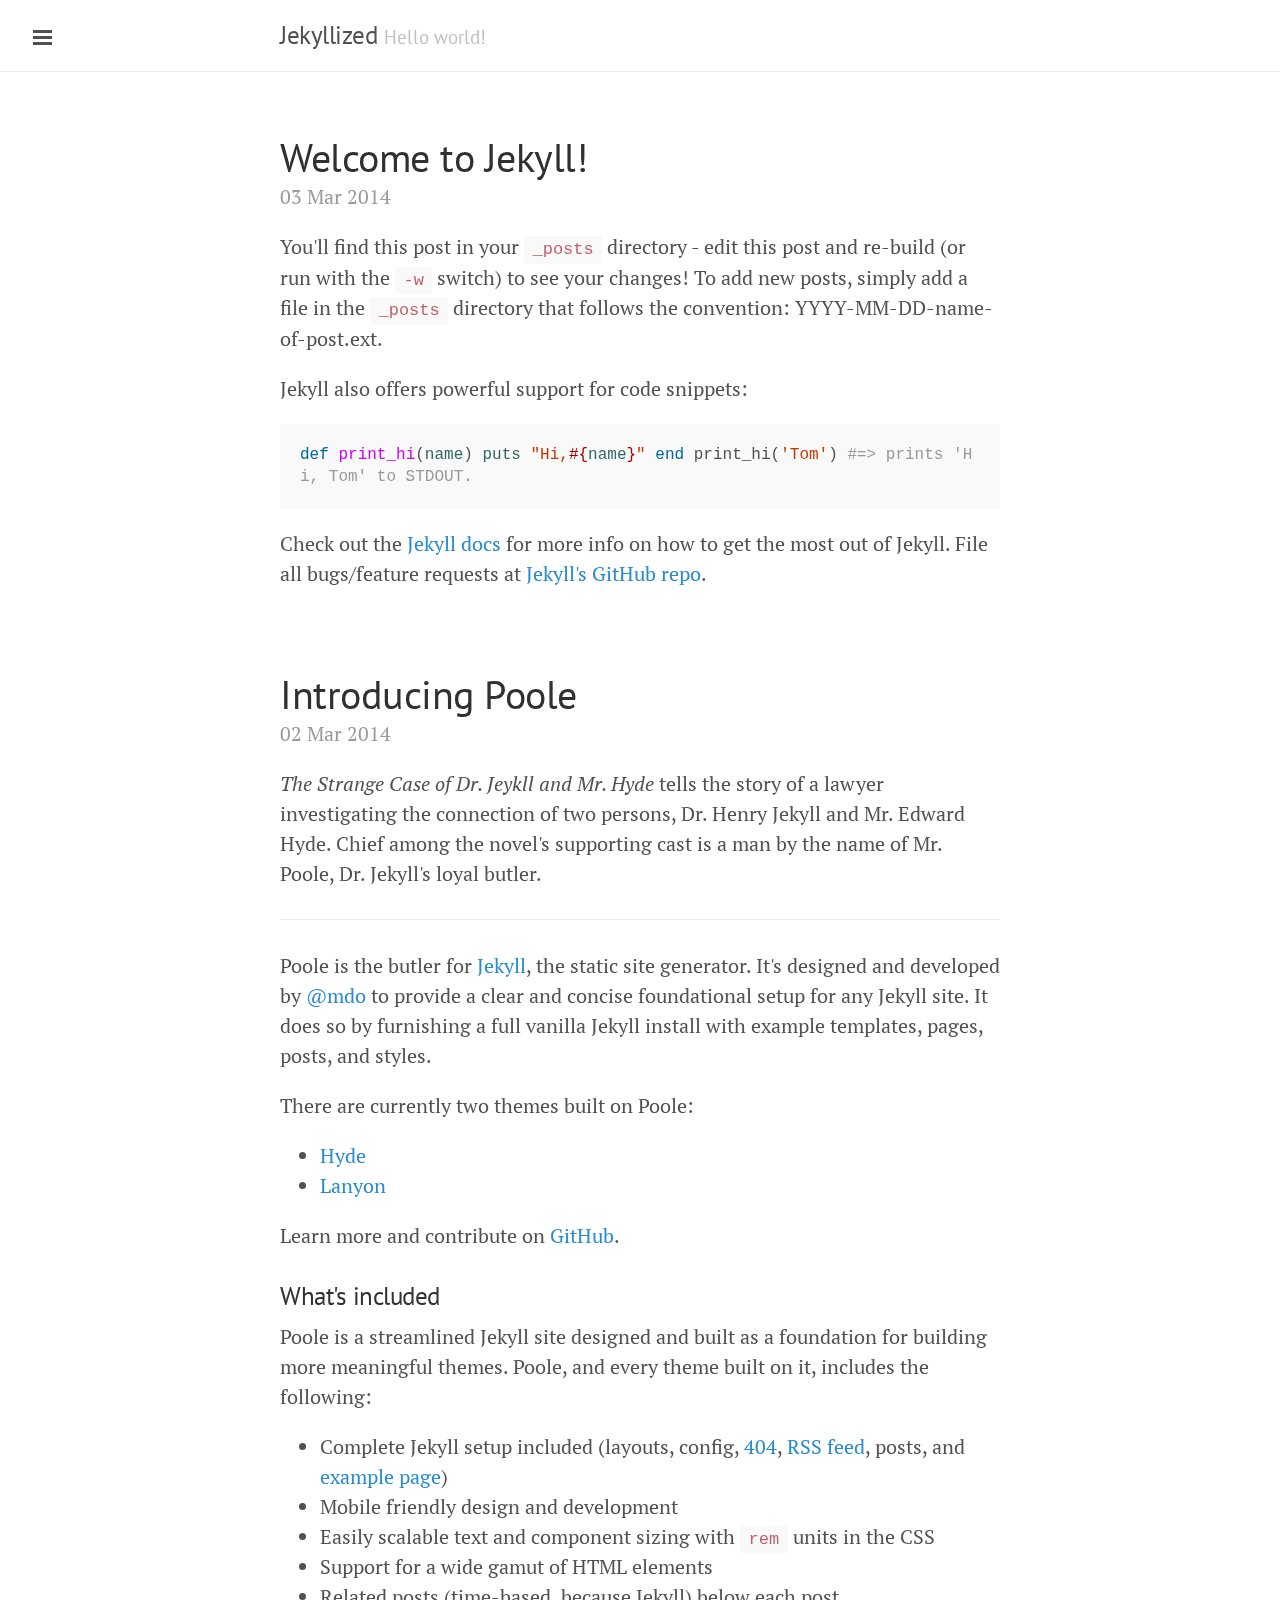
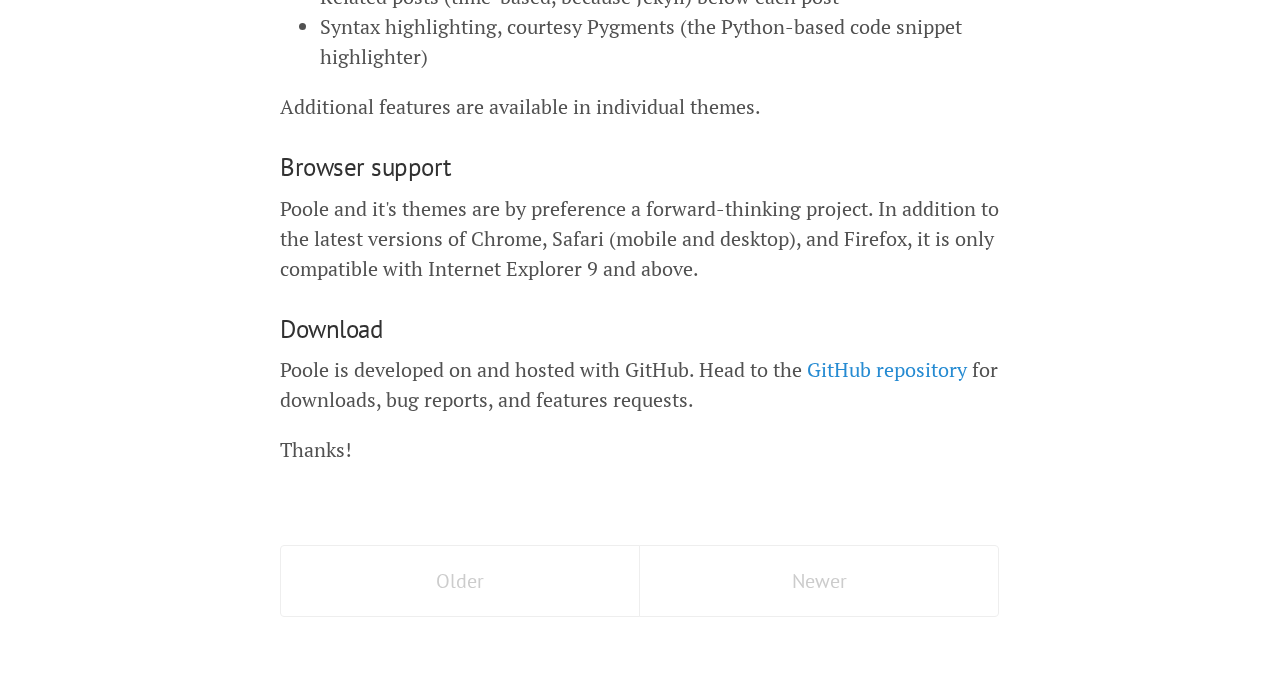
==== index.html @ d4d9821f "Initial commit for gh-pages build" ====
<!DOCTYPE html><html xmlns=http://www.w3.org/1999/xhtml xml:lang=en lang=en-us><head><link href=http://gmpg.org/xfn/11 rel=profile><meta http-equiv=content-type content="text/html; charset=utf-8"><meta name=viewport content="width=device-width, initial-scale=1.0, maximum-scale=1"><title>Jekyllized &middot; Hello world!</title><link rel=stylesheet href=/assets/stylesheets/main.css><link rel=stylesheet href="http://fonts.googleapis.com/css?family=PT+Serif:400,400italic,700|PT+Sans:400"><link rel=apple-touch-icon-precomposed sizes=144x144 href=/assets/apple-touch-icon-144-precomposed.png><link rel="shortcut icon" href=/assets/favicon.ico><link rel=alternate type=application/rss+xml title=RSS href=/atom.xml></head><body><input type=checkbox class=sidebar-checkbox id=sidebar-checkbox><div class=sidebar id=sidebar><div class=sidebar-item><p>Home for generator-jekyllized</p></div><nav class=sidebar-nav><a class="sidebar-nav-item active" href="/">Home</a> <a class=sidebar-nav-item href=/about.html>About</a> <a class=sidebar-nav-item href=https://github.com/sondr3/generator-jekyllized>Jekyllized on Github</a> <a class=sidebar-nav-item href=https://github.com/poole>Poole on Github</a> <span class=sidebar-nav-item>Run by <a href=https://twitter.com/sondr3>@Sondre Nilsen<a></a></a></span></nav><div class=sidebar-item><p>&copy; 2014. All rights reserved.</p></div></div><div class=wrap><div class=masthead><div class=container><h3 class=masthead-title><a href="/" title=Home>Jekyllized</a> <small>Hello world!</small></h3></div></div><div class="container content"><div class=posts><div class=post><h1 class=post-title><a href=/jekyll/2014/03/03/welcome-to-jekyll.html>Welcome to Jekyll!</a></h1><span class=post-date>03 Mar 2014</span><p>You&#39;ll find this post in your <code>_posts</code> directory - edit this post and re-build (or run with the <code>-w</code> switch) to see your changes! To add new posts, simply add a file in the <code>_posts</code> directory that follows the convention: YYYY-MM-DD-name-of-post.ext.</p><p>Jekyll also offers powerful support for code snippets:</p><div class=highlight><pre><code class=ruby><span class=k>def</span> <span class=nf>print_hi</span><span class=p>(</span><span class=nb>name</span><span class=p>)</span> <span class=nb>puts</span> <span class=s2>&quot;Hi,</span><span class=si>#{</span><span class=nb>name</span><span class=si>}</span><span class=s2>&quot;</span> <span class=k>end</span> <span class=n>print_hi</span><span class=p>(</span><span class=s1>&#39;Tom&#39;</span><span class=p>)</span> <span class=c1>#=&gt; prints &#39;Hi, Tom&#39; to STDOUT.</span></code></pre></div><p>Check out the <a href=http://jekyllrb.com>Jekyll docs</a> for more info on how to get the most out of Jekyll. File all bugs/feature requests at <a href=https://github.com/mojombo/jekyll>Jekyll&#39;s GitHub repo</a>.</p></div><div class=post><h1 class=post-title><a href=/jekyll/poole/2014/03/02/introducing-poole.html>Introducing Poole</a></h1><span class=post-date>02 Mar 2014</span><p><em>The Strange Case of Dr. Jeykll and Mr. Hyde</em> tells the story of a lawyer investigating the connection of two persons, Dr. Henry Jekyll and Mr. Edward Hyde. Chief among the novel&#39;s supporting cast is a man by the name of Mr. Poole, Dr. Jekyll&#39;s loyal butler.</p><hr><p>Poole is the butler for <a href=http://jekyllrb.com>Jekyll</a>, the static site generator. It&#39;s designed and developed by <a href=https://twitter.com/mdo>@mdo</a> to provide a clear and concise foundational setup for any Jekyll site. It does so by furnishing a full vanilla Jekyll install with example templates, pages, posts, and styles.</p><p>There are currently two themes built on Poole:</p><ul><li><a href=http://hyde.getpoole.com>Hyde</a></li><li><a href=http://lanyon.getpoole.com>Lanyon</a></li></ul><p>Learn more and contribute on <a href=https://github.com/poole>GitHub</a>.</p><h3>What&#39;s included</h3><p>Poole is a streamlined Jekyll site designed and built as a foundation for building more meaningful themes. Poole, and every theme built on it, includes the following:</p><ul><li>Complete Jekyll setup included (layouts, config, <a href=/404>404</a>, <a href=/atom.xml>RSS feed</a>, posts, and <a href=/about>example page</a>)</li><li>Mobile friendly design and development</li><li>Easily scalable text and component sizing with <code>rem</code> units in the CSS</li><li>Support for a wide gamut of HTML elements</li><li>Related posts (time-based, because Jekyll) below each post</li><li>Syntax highlighting, courtesy Pygments (the Python-based code snippet highlighter)</li></ul><p>Additional features are available in individual themes.</p><h3>Browser support</h3><p>Poole and it&#39;s themes are by preference a forward-thinking project. In addition to the latest versions of Chrome, Safari (mobile and desktop), and Firefox, it is only compatible with Internet Explorer 9 and above.</p><h3>Download</h3><p>Poole is developed on and hosted with GitHub. Head to the <a href=https://github.com/poole/poole>GitHub repository</a> for downloads, bug reports, and features requests.</p><p>Thanks!</p></div></div><div class=pagination><span class="pagination-item older">Older</span> <span class="pagination-item newer">Newer</span></div></div></div><label for=sidebar-checkbox class=sidebar-toggle></label></body></html>
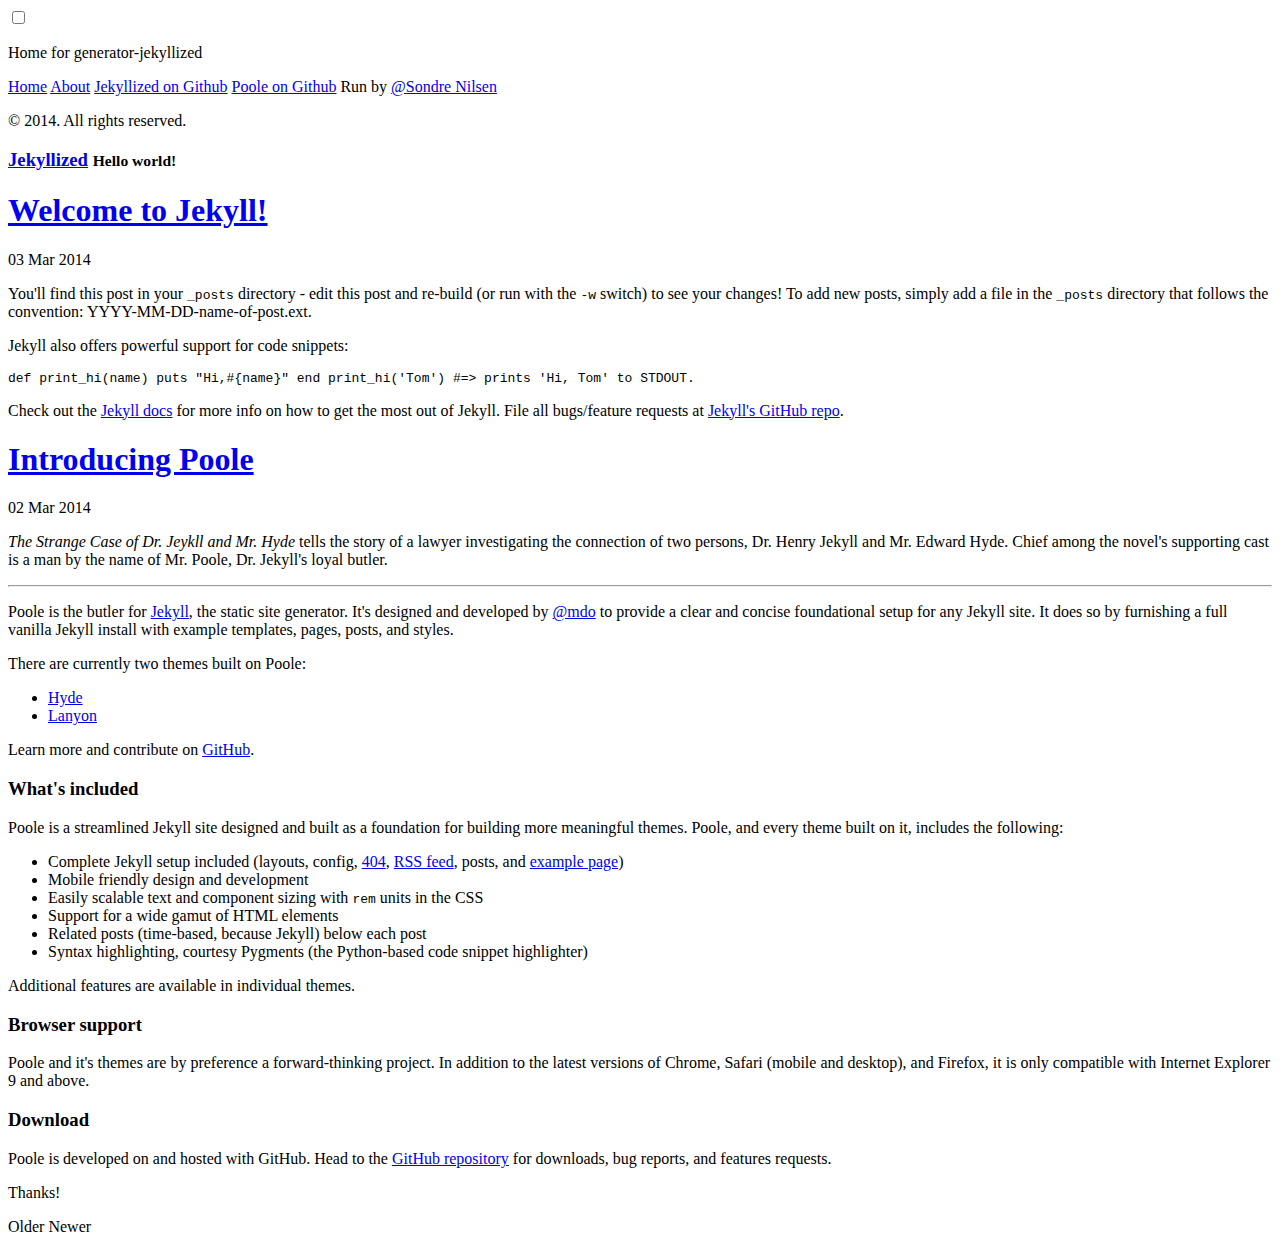
==== commit 85c28e08: "Modify the head to properly include CSS" ====
--- a/index.html
+++ b/index.html
@@ -1 +1 @@
-<!DOCTYPE html><html xmlns=http://www.w3.org/1999/xhtml xml:lang=en lang=en-us><head><link href=http://gmpg.org/xfn/11 rel=profile><meta http-equiv=content-type content="text/html; charset=utf-8"><meta name=viewport content="width=device-width, initial-scale=1.0, maximum-scale=1"><title>Jekyllized &middot; Hello world!</title><link rel=stylesheet href=/assets/stylesheets/main.css><link rel=stylesheet href="http://fonts.googleapis.com/css?family=PT+Serif:400,400italic,700|PT+Sans:400"><link rel=apple-touch-icon-precomposed sizes=144x144 href=/assets/apple-touch-icon-144-precomposed.png><link rel="shortcut icon" href=/assets/favicon.ico><link rel=alternate type=application/rss+xml title=RSS href=/atom.xml></head><body><input type=checkbox class=sidebar-checkbox id=sidebar-checkbox><div class=sidebar id=sidebar><div class=sidebar-item><p>Home for generator-jekyllized</p></div><nav class=sidebar-nav><a class="sidebar-nav-item active" href="/">Home</a> <a class=sidebar-nav-item href=/about.html>About</a> <a class=sidebar-nav-item href=https://github.com/sondr3/generator-jekyllized>Jekyllized on Github</a> <a class=sidebar-nav-item href=https://github.com/poole>Poole on Github</a> <span class=sidebar-nav-item>Run by <a href=https://twitter.com/sondr3>@Sondre Nilsen<a></a></a></span></nav><div class=sidebar-item><p>&copy; 2014. All rights reserved.</p></div></div><div class=wrap><div class=masthead><div class=container><h3 class=masthead-title><a href="/" title=Home>Jekyllized</a> <small>Hello world!</small></h3></div></div><div class="container content"><div class=posts><div class=post><h1 class=post-title><a href=/jekyll/2014/03/03/welcome-to-jekyll.html>Welcome to Jekyll!</a></h1><span class=post-date>03 Mar 2014</span><p>You&#39;ll find this post in your <code>_posts</code> directory - edit this post and re-build (or run with the <code>-w</code> switch) to see your changes! To add new posts, simply add a file in the <code>_posts</code> directory that follows the convention: YYYY-MM-DD-name-of-post.ext.</p><p>Jekyll also offers powerful support for code snippets:</p><div class=highlight><pre><code class=ruby><span class=k>def</span> <span class=nf>print_hi</span><span class=p>(</span><span class=nb>name</span><span class=p>)</span> <span class=nb>puts</span> <span class=s2>&quot;Hi,</span><span class=si>#{</span><span class=nb>name</span><span class=si>}</span><span class=s2>&quot;</span> <span class=k>end</span> <span class=n>print_hi</span><span class=p>(</span><span class=s1>&#39;Tom&#39;</span><span class=p>)</span> <span class=c1>#=&gt; prints &#39;Hi, Tom&#39; to STDOUT.</span></code></pre></div><p>Check out the <a href=http://jekyllrb.com>Jekyll docs</a> for more info on how to get the most out of Jekyll. File all bugs/feature requests at <a href=https://github.com/mojombo/jekyll>Jekyll&#39;s GitHub repo</a>.</p></div><div class=post><h1 class=post-title><a href=/jekyll/poole/2014/03/02/introducing-poole.html>Introducing Poole</a></h1><span class=post-date>02 Mar 2014</span><p><em>The Strange Case of Dr. Jeykll and Mr. Hyde</em> tells the story of a lawyer investigating the connection of two persons, Dr. Henry Jekyll and Mr. Edward Hyde. Chief among the novel&#39;s supporting cast is a man by the name of Mr. Poole, Dr. Jekyll&#39;s loyal butler.</p><hr><p>Poole is the butler for <a href=http://jekyllrb.com>Jekyll</a>, the static site generator. It&#39;s designed and developed by <a href=https://twitter.com/mdo>@mdo</a> to provide a clear and concise foundational setup for any Jekyll site. It does so by furnishing a full vanilla Jekyll install with example templates, pages, posts, and styles.</p><p>There are currently two themes built on Poole:</p><ul><li><a href=http://hyde.getpoole.com>Hyde</a></li><li><a href=http://lanyon.getpoole.com>Lanyon</a></li></ul><p>Learn more and contribute on <a href=https://github.com/poole>GitHub</a>.</p><h3>What&#39;s included</h3><p>Poole is a streamlined Jekyll site designed and built as a foundation for building more meaningful themes. Poole, and every theme built on it, includes the following:</p><ul><li>Complete Jekyll setup included (layouts, config, <a href=/404>404</a>, <a href=/atom.xml>RSS feed</a>, posts, and <a href=/about>example page</a>)</li><li>Mobile friendly design and development</li><li>Easily scalable text and component sizing with <code>rem</code> units in the CSS</li><li>Support for a wide gamut of HTML elements</li><li>Related posts (time-based, because Jekyll) below each post</li><li>Syntax highlighting, courtesy Pygments (the Python-based code snippet highlighter)</li></ul><p>Additional features are available in individual themes.</p><h3>Browser support</h3><p>Poole and it&#39;s themes are by preference a forward-thinking project. In addition to the latest versions of Chrome, Safari (mobile and desktop), and Firefox, it is only compatible with Internet Explorer 9 and above.</p><h3>Download</h3><p>Poole is developed on and hosted with GitHub. Head to the <a href=https://github.com/poole/poole>GitHub repository</a> for downloads, bug reports, and features requests.</p><p>Thanks!</p></div></div><div class=pagination><span class="pagination-item older">Older</span> <span class="pagination-item newer">Newer</span></div></div></div><label for=sidebar-checkbox class=sidebar-toggle></label></body></html>+<!DOCTYPE html><html xmlns=http://www.w3.org/1999/xhtml xml:lang=en lang=en-us><head><link href=http://gmpg.org/xfn/11 rel=profile><meta http-equiv=content-type content="text/html; charset=utf-8"><meta name=viewport content="width=device-width, initial-scale=1.0, maximum-scale=1"><title>Jekyllized &middot; Hello world!</title><link rel=stylesheet href=/generator-jekyllized/assets/stylesheets/main.css><link rel=stylesheet href="http://fonts.googleapis.com/css?family=PT+Serif:400,400italic,700|PT+Sans:400"><link rel=apple-touch-icon-precomposed sizes=144x144 href=/generator-jekyllized/assets/apple-touch-icon-144-precomposed.png><link rel="shortcut icon" href=/generator-jekyllized/assets/favicon.ico><link rel=alternate type=application/rss+xml title=RSS href=/atom.xml></head><body><input type=checkbox class=sidebar-checkbox id=sidebar-checkbox><div class=sidebar id=sidebar><div class=sidebar-item><p>Home for generator-jekyllized</p></div><nav class=sidebar-nav><a class="sidebar-nav-item active" href="/">Home</a> <a class=sidebar-nav-item href=/about.html>About</a> <a class=sidebar-nav-item href=https://github.com/sondr3/generator-jekyllized>Jekyllized on Github</a> <a class=sidebar-nav-item href=https://github.com/poole>Poole on Github</a> <span class=sidebar-nav-item>Run by <a href=https://twitter.com/sondr3>@Sondre Nilsen<a></a></a></span></nav><div class=sidebar-item><p>&copy; 2014. All rights reserved.</p></div></div><div class=wrap><div class=masthead><div class=container><h3 class=masthead-title><a href="/" title=Home>Jekyllized</a> <small>Hello world!</small></h3></div></div><div class="container content"><div class=posts><div class=post><h1 class=post-title><a href=/jekyll/2014/03/03/welcome-to-jekyll.html>Welcome to Jekyll!</a></h1><span class=post-date>03 Mar 2014</span><p>You&#39;ll find this post in your <code>_posts</code> directory - edit this post and re-build (or run with the <code>-w</code> switch) to see your changes! To add new posts, simply add a file in the <code>_posts</code> directory that follows the convention: YYYY-MM-DD-name-of-post.ext.</p><p>Jekyll also offers powerful support for code snippets:</p><div class=highlight><pre><code class=ruby><span class=k>def</span> <span class=nf>print_hi</span><span class=p>(</span><span class=nb>name</span><span class=p>)</span> <span class=nb>puts</span> <span class=s2>&quot;Hi,</span><span class=si>#{</span><span class=nb>name</span><span class=si>}</span><span class=s2>&quot;</span> <span class=k>end</span> <span class=n>print_hi</span><span class=p>(</span><span class=s1>&#39;Tom&#39;</span><span class=p>)</span> <span class=c1>#=&gt; prints &#39;Hi, Tom&#39; to STDOUT.</span></code></pre></div><p>Check out the <a href=http://jekyllrb.com>Jekyll docs</a> for more info on how to get the most out of Jekyll. File all bugs/feature requests at <a href=https://github.com/mojombo/jekyll>Jekyll&#39;s GitHub repo</a>.</p></div><div class=post><h1 class=post-title><a href=/jekyll/poole/2014/03/02/introducing-poole.html>Introducing Poole</a></h1><span class=post-date>02 Mar 2014</span><p><em>The Strange Case of Dr. Jeykll and Mr. Hyde</em> tells the story of a lawyer investigating the connection of two persons, Dr. Henry Jekyll and Mr. Edward Hyde. Chief among the novel&#39;s supporting cast is a man by the name of Mr. Poole, Dr. Jekyll&#39;s loyal butler.</p><hr><p>Poole is the butler for <a href=http://jekyllrb.com>Jekyll</a>, the static site generator. It&#39;s designed and developed by <a href=https://twitter.com/mdo>@mdo</a> to provide a clear and concise foundational setup for any Jekyll site. It does so by furnishing a full vanilla Jekyll install with example templates, pages, posts, and styles.</p><p>There are currently two themes built on Poole:</p><ul><li><a href=http://hyde.getpoole.com>Hyde</a></li><li><a href=http://lanyon.getpoole.com>Lanyon</a></li></ul><p>Learn more and contribute on <a href=https://github.com/poole>GitHub</a>.</p><h3>What&#39;s included</h3><p>Poole is a streamlined Jekyll site designed and built as a foundation for building more meaningful themes. Poole, and every theme built on it, includes the following:</p><ul><li>Complete Jekyll setup included (layouts, config, <a href=/404>404</a>, <a href=/atom.xml>RSS feed</a>, posts, and <a href=/about>example page</a>)</li><li>Mobile friendly design and development</li><li>Easily scalable text and component sizing with <code>rem</code> units in the CSS</li><li>Support for a wide gamut of HTML elements</li><li>Related posts (time-based, because Jekyll) below each post</li><li>Syntax highlighting, courtesy Pygments (the Python-based code snippet highlighter)</li></ul><p>Additional features are available in individual themes.</p><h3>Browser support</h3><p>Poole and it&#39;s themes are by preference a forward-thinking project. In addition to the latest versions of Chrome, Safari (mobile and desktop), and Firefox, it is only compatible with Internet Explorer 9 and above.</p><h3>Download</h3><p>Poole is developed on and hosted with GitHub. Head to the <a href=https://github.com/poole/poole>GitHub repository</a> for downloads, bug reports, and features requests.</p><p>Thanks!</p></div></div><div class=pagination><span class="pagination-item older">Older</span> <span class="pagination-item newer">Newer</span></div></div></div><label for=sidebar-checkbox class=sidebar-toggle></label></body></html>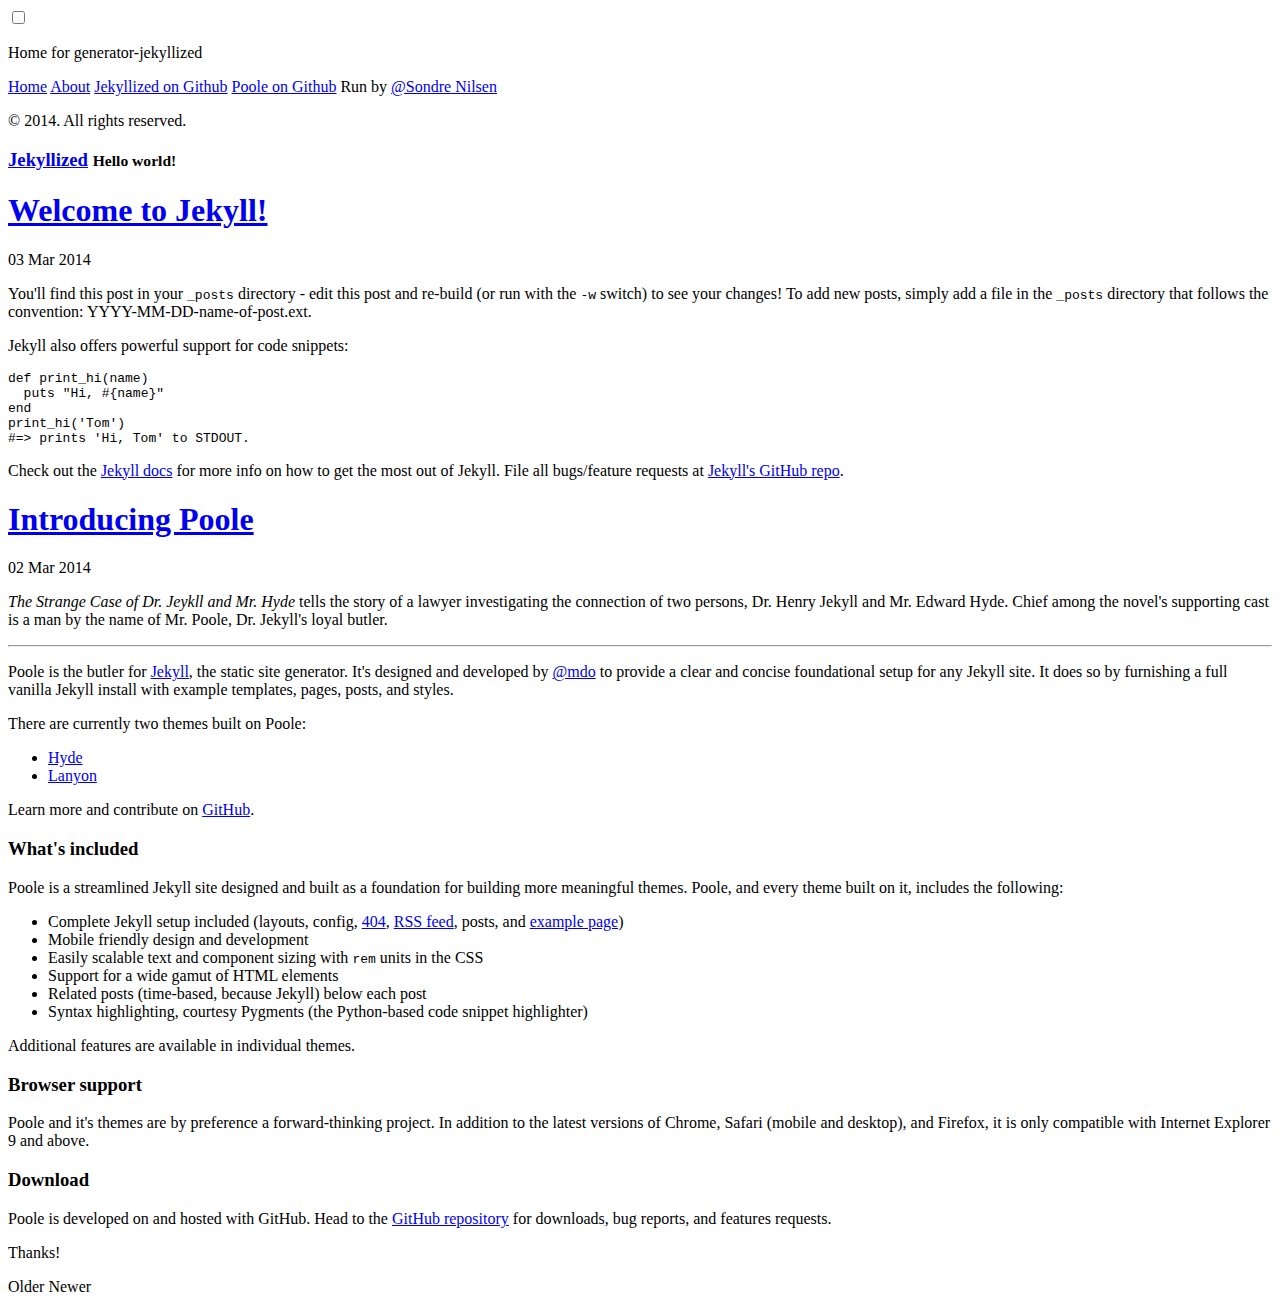
==== commit 85ce70d3: "No need to minify HTML on gh-pages" ====
--- a/index.html
+++ b/index.html
@@ -1 +1,193 @@
-<!DOCTYPE html><html xmlns=http://www.w3.org/1999/xhtml xml:lang=en lang=en-us><head><link href=http://gmpg.org/xfn/11 rel=profile><meta http-equiv=content-type content="text/html; charset=utf-8"><meta name=viewport content="width=device-width, initial-scale=1.0, maximum-scale=1"><title>Jekyllized &middot; Hello world!</title><link rel=stylesheet href=/generator-jekyllized/assets/stylesheets/main.css><link rel=stylesheet href="http://fonts.googleapis.com/css?family=PT+Serif:400,400italic,700|PT+Sans:400"><link rel=apple-touch-icon-precomposed sizes=144x144 href=/generator-jekyllized/assets/apple-touch-icon-144-precomposed.png><link rel="shortcut icon" href=/generator-jekyllized/assets/favicon.ico><link rel=alternate type=application/rss+xml title=RSS href=/atom.xml></head><body><input type=checkbox class=sidebar-checkbox id=sidebar-checkbox><div class=sidebar id=sidebar><div class=sidebar-item><p>Home for generator-jekyllized</p></div><nav class=sidebar-nav><a class="sidebar-nav-item active" href="/">Home</a> <a class=sidebar-nav-item href=/about.html>About</a> <a class=sidebar-nav-item href=https://github.com/sondr3/generator-jekyllized>Jekyllized on Github</a> <a class=sidebar-nav-item href=https://github.com/poole>Poole on Github</a> <span class=sidebar-nav-item>Run by <a href=https://twitter.com/sondr3>@Sondre Nilsen<a></a></a></span></nav><div class=sidebar-item><p>&copy; 2014. All rights reserved.</p></div></div><div class=wrap><div class=masthead><div class=container><h3 class=masthead-title><a href="/" title=Home>Jekyllized</a> <small>Hello world!</small></h3></div></div><div class="container content"><div class=posts><div class=post><h1 class=post-title><a href=/jekyll/2014/03/03/welcome-to-jekyll.html>Welcome to Jekyll!</a></h1><span class=post-date>03 Mar 2014</span><p>You&#39;ll find this post in your <code>_posts</code> directory - edit this post and re-build (or run with the <code>-w</code> switch) to see your changes! To add new posts, simply add a file in the <code>_posts</code> directory that follows the convention: YYYY-MM-DD-name-of-post.ext.</p><p>Jekyll also offers powerful support for code snippets:</p><div class=highlight><pre><code class=ruby><span class=k>def</span> <span class=nf>print_hi</span><span class=p>(</span><span class=nb>name</span><span class=p>)</span> <span class=nb>puts</span> <span class=s2>&quot;Hi,</span><span class=si>#{</span><span class=nb>name</span><span class=si>}</span><span class=s2>&quot;</span> <span class=k>end</span> <span class=n>print_hi</span><span class=p>(</span><span class=s1>&#39;Tom&#39;</span><span class=p>)</span> <span class=c1>#=&gt; prints &#39;Hi, Tom&#39; to STDOUT.</span></code></pre></div><p>Check out the <a href=http://jekyllrb.com>Jekyll docs</a> for more info on how to get the most out of Jekyll. File all bugs/feature requests at <a href=https://github.com/mojombo/jekyll>Jekyll&#39;s GitHub repo</a>.</p></div><div class=post><h1 class=post-title><a href=/jekyll/poole/2014/03/02/introducing-poole.html>Introducing Poole</a></h1><span class=post-date>02 Mar 2014</span><p><em>The Strange Case of Dr. Jeykll and Mr. Hyde</em> tells the story of a lawyer investigating the connection of two persons, Dr. Henry Jekyll and Mr. Edward Hyde. Chief among the novel&#39;s supporting cast is a man by the name of Mr. Poole, Dr. Jekyll&#39;s loyal butler.</p><hr><p>Poole is the butler for <a href=http://jekyllrb.com>Jekyll</a>, the static site generator. It&#39;s designed and developed by <a href=https://twitter.com/mdo>@mdo</a> to provide a clear and concise foundational setup for any Jekyll site. It does so by furnishing a full vanilla Jekyll install with example templates, pages, posts, and styles.</p><p>There are currently two themes built on Poole:</p><ul><li><a href=http://hyde.getpoole.com>Hyde</a></li><li><a href=http://lanyon.getpoole.com>Lanyon</a></li></ul><p>Learn more and contribute on <a href=https://github.com/poole>GitHub</a>.</p><h3>What&#39;s included</h3><p>Poole is a streamlined Jekyll site designed and built as a foundation for building more meaningful themes. Poole, and every theme built on it, includes the following:</p><ul><li>Complete Jekyll setup included (layouts, config, <a href=/404>404</a>, <a href=/atom.xml>RSS feed</a>, posts, and <a href=/about>example page</a>)</li><li>Mobile friendly design and development</li><li>Easily scalable text and component sizing with <code>rem</code> units in the CSS</li><li>Support for a wide gamut of HTML elements</li><li>Related posts (time-based, because Jekyll) below each post</li><li>Syntax highlighting, courtesy Pygments (the Python-based code snippet highlighter)</li></ul><p>Additional features are available in individual themes.</p><h3>Browser support</h3><p>Poole and it&#39;s themes are by preference a forward-thinking project. In addition to the latest versions of Chrome, Safari (mobile and desktop), and Firefox, it is only compatible with Internet Explorer 9 and above.</p><h3>Download</h3><p>Poole is developed on and hosted with GitHub. Head to the <a href=https://github.com/poole/poole>GitHub repository</a> for downloads, bug reports, and features requests.</p><p>Thanks!</p></div></div><div class=pagination><span class="pagination-item older">Older</span> <span class="pagination-item newer">Newer</span></div></div></div><label for=sidebar-checkbox class=sidebar-toggle></label></body></html>+<!DOCTYPE html>
+<html xmlns="http://www.w3.org/1999/xhtml" xml:lang="en" lang="en-us">
+
+  <head>
+  <link href="http://gmpg.org/xfn/11" rel="profile">
+  <meta http-equiv="content-type" content="text/html; charset=utf-8">
+
+  <!-- Enable responsiveness on mobile devices-->
+  <meta name="viewport" content="width=device-width, initial-scale=1.0, maximum-scale=1">
+
+  <title>
+    
+      Jekyllized &middot; Hello world!
+    
+  </title>
+
+  <!-- CSS -->
+  <link rel="stylesheet" href="/generator-jekyllized/assets/stylesheets/main.css">
+  <link rel="stylesheet" href="http://fonts.googleapis.com/css?family=PT+Serif:400,400italic,700|PT+Sans:400">
+
+  <!-- build:js ./assets/javascript/all.min.js -->
+  <!-- <script src="/assets/javascript/javascript.js"></script> -->
+  <!-- <script src="/assets/javascript/somejavascript.js"></script> -->
+  <!-- endbuild -->
+
+  <!-- Icons -->
+  <link rel="apple-touch-icon-precomposed" sizes="144x144" href="/generator-jekyllized/assets/apple-touch-icon-144-precomposed.png">
+  <link rel="shortcut icon" href="/generator-jekyllized/assets/favicon.ico">
+
+  <!-- RSS -->
+  <link rel="alternate" type="application/rss+xml" title="RSS" href="/atom.xml">
+</head>
+
+
+  <body>
+
+    <!-- Target for toggling the sidebar `.sidebar-checkbox` is for regular
+     styles, `#sidebar-checkbox` for behavior. -->
+<input type="checkbox" class="sidebar-checkbox" id="sidebar-checkbox">
+
+<!-- Toggleable sidebar -->
+<div class="sidebar" id="sidebar">
+  <div class="sidebar-item">
+    <p>Home for generator-jekyllized</p>
+  </div>
+
+  <nav class="sidebar-nav">
+    <a class="sidebar-nav-item active" href="/generator-jekyllized">Home</a>
+
+    
+
+    
+    
+      
+        
+      
+    
+      
+        
+          <a class="sidebar-nav-item" href="generator-jekyllized/about.html">About</a>
+        
+      
+    
+      
+    
+      
+        
+      
+    
+      
+    
+
+    <a class="sidebar-nav-item" href="https://github.com/sondr3/generator-jekyllized">Jekyllized on Github</a>
+    <a class="sidebar-nav-item" href="https://github.com/poole">Poole on Github</a>
+    <span class="sidebar-nav-item">Run by <a href="https://twitter.com/sondr3">@Sondre Nilsen<a/></span>
+  </nav>
+
+  <div class="sidebar-item">
+    <p>
+      &copy; 2014. All rights reserved.
+    </p>
+  </div>
+</div>
+
+
+    <!-- Wrap is the content to shift when toggling the sidebar. We wrap the
+         content to avoid any CSS collisions with our real content. -->
+    <div class="wrap">
+      <div class="masthead">
+        <div class="container">
+          <h3 class="masthead-title">
+            <a href="/generator-jekyllized" title="Home">Jekyllized</a>
+            <small>Hello world!</small>
+          </h3>
+        </div>
+      </div>
+
+      <div class="container content">
+        <div class="posts">
+  
+  <div class="post">
+    <h1 class="post-title">
+      <a href="/generator-jekyllized/jekyll/2014/03/03/welcome-to-jekyll.html">
+        Welcome to Jekyll!
+      </a>
+    </h1>
+
+    <span class="post-date">03 Mar 2014</span>
+
+    <p>You&#39;ll find this post in your <code>_posts</code> directory - edit this post and re-build (or run with the <code>-w</code> switch) to see your changes!
+To add new posts, simply add a file in the <code>_posts</code> directory that follows the convention: YYYY-MM-DD-name-of-post.ext.</p>
+
+<p>Jekyll also offers powerful support for code snippets:</p>
+
+<div class="highlight"><pre><code class="ruby"><span class="k">def</span> <span class="nf">print_hi</span><span class="p">(</span><span class="nb">name</span><span class="p">)</span>
+  <span class="nb">puts</span> <span class="s2">&quot;Hi, </span><span class="si">#{</span><span class="nb">name</span><span class="si">}</span><span class="s2">&quot;</span>
+<span class="k">end</span>
+<span class="n">print_hi</span><span class="p">(</span><span class="s1">&#39;Tom&#39;</span><span class="p">)</span>
+<span class="c1">#=&gt; prints &#39;Hi, Tom&#39; to STDOUT.</span>
+</code></pre></div>
+
+<p>Check out the <a href="http://jekyllrb.com">Jekyll docs</a> for more info on how to get the most out of Jekyll. File all bugs/feature requests at <a href="https://github.com/mojombo/jekyll">Jekyll&#39;s GitHub repo</a>.</p>
+
+  </div>
+  
+  <div class="post">
+    <h1 class="post-title">
+      <a href="/generator-jekyllized/jekyll/poole/2014/03/02/introducing-poole.html">
+        Introducing Poole
+      </a>
+    </h1>
+
+    <span class="post-date">02 Mar 2014</span>
+
+    <p><em>The Strange Case of Dr. Jeykll and Mr. Hyde</em> tells the story of a lawyer investigating the connection of two persons, Dr. Henry Jekyll and Mr. Edward Hyde. Chief among the novel&#39;s supporting cast is a man by the name of Mr. Poole, Dr. Jekyll&#39;s loyal butler.</p>
+
+<hr>
+
+<p>Poole is the butler for <a href="http://jekyllrb.com">Jekyll</a>, the static site generator. It&#39;s designed and developed by <a href="https://twitter.com/mdo">@mdo</a> to provide a clear and concise foundational setup for any Jekyll site. It does so by furnishing a full vanilla Jekyll install with example templates, pages, posts, and styles.</p>
+
+<p>There are currently two themes built on Poole:</p>
+
+<ul>
+<li><a href="http://hyde.getpoole.com">Hyde</a></li>
+<li><a href="http://lanyon.getpoole.com">Lanyon</a></li>
+</ul>
+
+<p>Learn more and contribute on <a href="https://github.com/poole">GitHub</a>.</p>
+
+<h3>What&#39;s included</h3>
+
+<p>Poole is a streamlined Jekyll site designed and built as a foundation for building more meaningful themes. Poole, and every theme built on it, includes the following:</p>
+
+<ul>
+<li>Complete Jekyll setup included (layouts, config, <a href="/404">404</a>, <a href="/atom.xml">RSS feed</a>, posts, and <a href="/about">example page</a>)</li>
+<li>Mobile friendly design and development</li>
+<li>Easily scalable text and component sizing with <code>rem</code> units in the CSS</li>
+<li>Support for a wide gamut of HTML elements</li>
+<li>Related posts (time-based, because Jekyll) below each post</li>
+<li>Syntax highlighting, courtesy Pygments (the Python-based code snippet highlighter)</li>
+</ul>
+
+<p>Additional features are available in individual themes.</p>
+
+<h3>Browser support</h3>
+
+<p>Poole and it&#39;s themes are by preference a forward-thinking project. In addition to the latest versions of Chrome, Safari (mobile and desktop), and Firefox, it is only compatible with Internet Explorer 9 and above.</p>
+
+<h3>Download</h3>
+
+<p>Poole is developed on and hosted with GitHub. Head to the <a href="https://github.com/poole/poole">GitHub repository</a> for downloads, bug reports, and features requests.</p>
+
+<p>Thanks!</p>
+
+  </div>
+  
+</div>
+
+<div class="pagination">
+  
+    <span class="pagination-item older">Older</span>
+  
+  
+    <span class="pagination-item newer">Newer</span>
+  
+</div>
+      </div>
+    </div>
+
+    <label for="sidebar-checkbox" class="sidebar-toggle"></label>
+
+  </body>
+</html>
